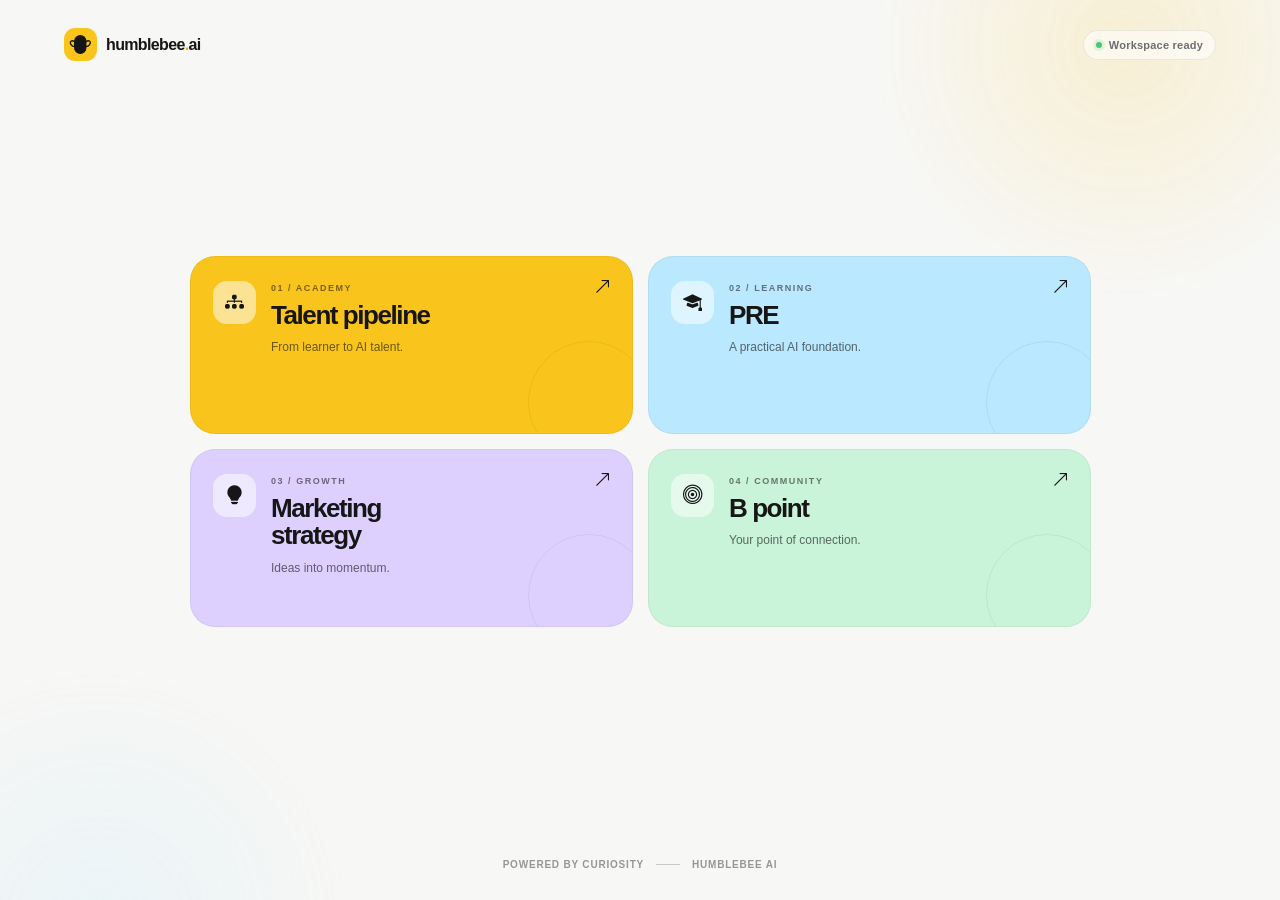
==== index.html @ fb49f5d8 "Initial commit: Humblebee AI landing & explore platform" ====
<!doctype html>
<html lang="en">
  <head>
    <meta charset="UTF-8" />
    <meta name="viewport" content="width=device-width, initial-scale=1.0" />
    <meta name="theme-color" content="#f9c51c" />
    <title>Humblebee AI | Explore</title>
    <link href="https://cdn.jsdelivr.net/npm/bootstrap-icons@1.11.3/font/bootstrap-icons.min.css" rel="stylesheet" />
    <link rel="stylesheet" href="styles.css" />
    <link rel="stylesheet" href="motion.css" />
  </head>
  <body>
    <main class="app-shell">
      <div class="ambient ambient-one"></div>
      <div class="ambient ambient-two"></div>

      <nav class="topbar" aria-label="Main navigation">
        <a class="brand" href="#" aria-label="Humblebee AI home">
          <span class="brand-mark" aria-hidden="true">
            <svg viewBox="0 0 36 36" role="img">
              <path d="M10.3 13.6c0-4.1 3.3-7.4 7.4-7.4s7.4 3.3 7.4 7.4v8.8c0 4.1-3.3 7.4-7.4 7.4s-7.4-3.3-7.4-7.4v-8.8Z" />
              <path class="bee-stripe" d="M11.1 14.9h13.2M10.4 20h14.6M11.1 25.1h13.2" />
              <path class="bee-wing" d="M10.6 14.5C6 11.3 2.9 13.9 5.4 18.2c1.2 2 3.2 2.8 5.4 2.7M24.9 14.5c4.6-3.2 7.7-.6 5.2 3.7-1.2 2-3.2 2.8-5.4 2.7" />
              <path class="bee-eye" d="M15.3 12.8h.1M20 12.8h.1" />
            </svg>
          </span>
          <span>humblebee<span class="brand-dot">.</span>ai</span>
        </a>
        <span class="status-pill"><span class="status-dot"></span>Workspace ready</span>
      </nav>

      <section class="menu-grid" aria-label="Explore Humblebee AI">
        <button class="menu-card card-yellow" data-panel="pipeline" type="button">
          <span class="card-icon"><i class="bi bi-diagram-3-fill"></i></span>
          <span class="card-content">
            <span class="card-kicker">01 / ACADEMY</span>
            <strong>Talent pipeline</strong>
            <span class="card-description">From learner to AI talent.</span>
          </span>
          <span class="arrow"><i class="bi bi-arrow-up-right"></i></span>
        </button>

        <button class="menu-card card-blue" data-panel="preparation" type="button">
          <span class="card-icon"><i class="bi bi-mortarboard-fill"></i></span>
          <span class="card-content">
            <span class="card-kicker">02 / LEARNING</span>
            <strong>PRE</strong>
            <span class="card-description">A practical AI foundation.</span>
          </span>
          <span class="arrow"><i class="bi bi-arrow-up-right"></i></span>
        </button>

        <button class="menu-card card-lilac" data-panel="marketing" type="button">
          <span class="card-icon"><i class="bi bi-lightbulb-fill"></i></span>
          <span class="card-content">
            <span class="card-kicker">03 / GROWTH</span>
            <strong>Marketing strategy</strong>
            <span class="card-description">Ideas into momentum.</span>
          </span>
          <span class="arrow"><i class="bi bi-arrow-up-right"></i></span>
        </button>

        <button class="menu-card card-mint" data-panel="bpoint" type="button">
          <span class="card-icon"><i class="bi bi-bullseye"></i></span>
          <span class="card-content">
            <span class="card-kicker">04 / COMMUNITY</span>
            <strong>B point</strong>
            <span class="card-description">Your point of connection.</span>
          </span>
          <span class="arrow"><i class="bi bi-arrow-up-right"></i></span>
        </button>
      </section>

      <footer class="footer-note">
        <span>Powered by curiosity</span>
        <span class="footer-line"></span>
        <span>Humblebee AI</span>
      </footer>
    </main>


    <script src="script.js"></script>
    <script src="motion.js"></script>
  </body>
</html>
---- styles.css ----
:root {
  --ink: #161616;
  --muted: #6e6e72;
  --yellow: #f9c51c;
  --blue: #b9e8ff;
  --lilac: #ddd0ff;
  --mint: #c9f4d9;
}

* {
  box-sizing: border-box;
}

body {
  min-width: 320px;
  margin: 0;
  color: var(--ink);
  background: #f7f7f5;
  font-family: -apple-system, BlinkMacSystemFont, "SF Pro Display", "Segoe UI", sans-serif;
}

button,
a {
  -webkit-tap-highlight-color: transparent;
}

.app-shell {
  position: relative;
  display: flex;
  min-height: 100vh;
  flex-direction: column;
  overflow: hidden;
  padding: 28px clamp(20px, 5vw, 72px) 30px;
  isolation: isolate;
}

.ambient {
  position: absolute;
  z-index: -1;
  border-radius: 50%;
  filter: blur(1px);
  opacity: .65;
}

.ambient-one {
  top: -220px;
  right: -110px;
  width: 530px;
  height: 530px;
  background: radial-gradient(circle, rgba(249, 197, 28, .24), rgba(249, 197, 28, 0) 68%);
}

.ambient-two {
  bottom: -280px;
  left: -160px;
  width: 520px;
  height: 520px;
  background: radial-gradient(circle, rgba(185, 232, 255, .32), rgba(185, 232, 255, 0) 68%);
}

.topbar {
  display: flex;
  align-items: center;
  justify-content: space-between;
}

.brand {
  display: inline-flex;
  align-items: center;
  gap: 9px;
  color: var(--ink);
  font-size: 16px;
  font-weight: 760;
  letter-spacing: -.04em;
  text-decoration: none;
}

.brand-mark {
  display: grid;
  width: 33px;
  height: 33px;
  place-items: center;
  border-radius: 11px;
  background: var(--yellow);
}

.brand-mark svg {
  width: 27px;
  height: 27px;
  fill: var(--ink);
  stroke: var(--ink);
  stroke-linecap: round;
  stroke-linejoin: round;
  stroke-width: 1.7;
}

.brand-mark .bee-stripe,
.brand-mark .bee-wing {
  fill: none;
}

.brand-mark .bee-eye {
  fill: none;
  stroke-width: 3;
}

.brand-dot {
  color: #e6a900;
}

.status-pill {
  display: inline-flex;
  align-items: center;
  gap: 7px;
  padding: 8px 12px;
  border: 1px solid rgba(22, 22, 22, .08);
  border-radius: 999px;
  color: var(--muted);
  background: rgba(255, 255, 255, .56);
  font-size: 11px;
  font-weight: 650;
  letter-spacing: .02em;
  backdrop-filter: blur(12px);
}

.status-dot {
  width: 6px;
  height: 6px;
  border-radius: 50%;
  background: #47c778;
  box-shadow: 0 0 0 3px rgba(71, 199, 120, .14);
}

.eyebrow,
.card-kicker {
  margin: 0 0 14px;
  color: #8b8b8f;
  font-size: 10px;
  font-weight: 800;
  letter-spacing: .17em;
}

.menu-grid {
  display: grid;
  width: min(100%, 900px);
  grid-template-columns: repeat(2, minmax(0, 1fr));
  align-content: center;
  gap: 15px;
  margin: 0 auto;
  flex: 1;
}

.menu-card {
  position: relative;
  display: flex;
  min-height: 178px;
  align-items: flex-start;
  gap: 15px;
  overflow: hidden;
  padding: 24px 22px;
  border: 1px solid rgba(22, 22, 22, .055);
  border-radius: 25px;
  color: var(--ink);
  text-align: left;
  transition: transform .25s ease, box-shadow .25s ease;
}

.menu-card::after {
  position: absolute;
  right: -18px;
  bottom: -30px;
  width: 120px;
  height: 120px;
  border: 1px solid rgba(22, 22, 22, .09);
  border-radius: 50%;
  content: "";
  opacity: .7;
}

.menu-card:hover,
.menu-card:focus-visible {
  box-shadow: 0 16px 35px rgba(34, 34, 34, .11);
  outline: none;
  transform: translateY(-4px);
}

.menu-card:active {
  transform: translateY(-1px) scale(.99);
}

.card-yellow { background: var(--yellow); }
.card-blue { background: var(--blue); }
.card-lilac { background: var(--lilac); }
.card-mint { background: var(--mint); }

.card-icon,
.modal-icon {
  display: grid;
  flex: 0 0 auto;
  width: 43px;
  height: 43px;
  place-items: center;
  border-radius: 14px;
  color: var(--ink);
  background: rgba(255, 255, 255, .53);
  font-size: 19px;
}

.card-content {
  display: flex;
  flex-direction: column;
  padding-top: 2px;
}

.card-kicker {
  margin-bottom: 9px;
  color: rgba(22, 22, 22, .56);
  font-size: 9px;
}

.card-content strong {
  max-width: 190px;
  font-size: clamp(20px, 2.3vw, 26px);
  font-weight: 760;
  letter-spacing: -.055em;
  line-height: 1.05;
}

.card-description {
  max-width: 230px;
  margin-top: 10px;
  color: rgba(22, 22, 22, .63);
  font-size: 12px;
  line-height: 1.45;
}

.arrow {
  position: absolute;
  top: 21px;
  right: 21px;
  font-size: 17px;
  transition: transform .25s ease;
}

.menu-card:hover .arrow {
  transform: translate(3px, -3px);
}

.footer-note {
  display: flex;
  align-items: center;
  justify-content: center;
  gap: 12px;
  padding-top: 38px;
  color: #969699;
  font-size: 10px;
  font-weight: 650;
  letter-spacing: .08em;
  text-transform: uppercase;
}

.footer-line {
  width: 24px;
  height: 1px;
  background: #c7c7c7;
}

.detail-modal {
  overflow: hidden;
  border: 0;
  border-radius: 27px;
  background: rgba(255, 255, 255, .9);
  box-shadow: 0 28px 70px rgba(0, 0, 0, .17);
  backdrop-filter: blur(20px);
}

.modal-header {
  align-items: flex-start;
  padding: 22px 22px 0;
  border: 0;
}

.modal-body {
  padding: 20px 26px 27px;
}

.modal-body .eyebrow {
  margin-bottom: 10px;
}

.modal-body h2 {
  margin: 0;
  font-size: 34px;
  font-weight: 780;
  letter-spacing: -.07em;
}

.modal-body p:not(.eyebrow) {
  margin: 12px 0 22px;
  color: var(--muted);
  line-height: 1.6;
}

.modal-action {
  display: flex;
  align-items: center;
  justify-content: space-between;
  padding: 14px 16px;
  border-radius: 14px;
  background: #f3f3f1;
  color: #727276;
  font-size: 12px;
  font-weight: 650;
}

.modal-action i {
  color: var(--ink);
  font-size: 17px;
}

@media (max-width: 600px) {
  .app-shell {
    padding: 20px 16px 23px;
  }

  .status-pill {
    padding: 7px 9px;
    font-size: 9px;
  }

  .menu-grid {
    gap: 11px;
  }

  .menu-card {
    min-height: 177px;
    flex-direction: column;
    gap: 14px;
    padding: 17px 15px;
    border-radius: 21px;
  }

  .card-icon {
    width: 37px;
    height: 37px;
    border-radius: 12px;
    font-size: 16px;
  }

  .card-content strong {
    font-size: 19px;
  }

  .card-description {
    font-size: 11px;
  }

  .arrow {
    top: 16px;
    right: 15px;
  }

  .footer-note {
    padding-top: 28px;
    font-size: 8px;
  }
}

@media (prefers-reduced-motion: reduce) {
  .menu-card,
  .arrow {
    transition: none;
  }
}
---- motion.css ----
/* =========================================================
   Windows Phone / Lumia motion

   Timings, angles and easings are taken from Microsoft's own
   Silverlight Toolkit storyboards (Ms-PL), converted to CSS:

     SwivelForwardOut    RotationX 0 -> 90deg, 250ms, ExponentialEase EaseIn Exponent=15
     SwivelForwardIn     RotationX -45 -> 0,   350ms, ExponentialEase EaseOut Exponent=6
     TurnstileForwardOut RotationY 0 -> 50deg, 250ms, EaseIn Exponent=6,
                         CenterOfRotationX = 0 (hinges on the left edge)

   ExponentialEase has no cubic-bezier equivalent, so each curve is
   sampled into a CSS linear() function at 18 steps.
   ========================================================= */
:root {
  /* ExponentialEase EaseOut, Exponent 6 — the Metro arrival curve */
  --wp-ease-out: linear(
    0, 0.2842, 0.4878, 0.6337, 0.7382, 0.8131, 0.8668, 0.9053, 0.9328,
    0.9526, 0.9667, 0.9769, 0.9841, 0.9893, 0.9931, 0.9957, 0.9976, 0.999, 1
  );

  /* ExponentialEase EaseIn, Exponent 6 — turnstile departure */
  --wp-ease-in: linear(
    0, 0.001, 0.0024, 0.0043, 0.0069, 0.0107, 0.0159, 0.0231, 0.0333,
    0.0474, 0.0672, 0.0947, 0.1332, 0.1869, 0.2618, 0.3663, 0.5122, 0.7158, 1
  );

  /* ExponentialEase EaseIn, Exponent 15 — swivel departure: holds, then snaps */
  --wp-ease-in-hard: linear(
    0, 0, 0, 0, 0, 0, 0, 0.0001, 0.0002, 0.0006, 0.0013, 0.0029, 0.0067,
    0.0155, 0.0357, 0.0821, 0.1889, 0.4346, 1
  );

  --wp-out: 250ms;   /* every Metro exit */
  --wp-in: 350ms;    /* every Metro entrance */
}

/* =========================================================
   1. ENTRANCE — SwivelForwardIn
   Content tips up from -45deg. Perspective lives on the container
   so sibling tiles share one vanishing point.
   ========================================================= */
.app-shell,
.board,
.pre-main,
.menu-grid,
.weeks {
  perspective: 1000px;
  perspective-origin: 50% 50%;
}

@keyframes wp-swivel-in {
  from {
    opacity: 0;
    transform: rotateX(-45deg);
  }
  to {
    opacity: 1;
    transform: none;
  }
}

/* Feathered entrance: each item follows the one before it,
   staggered ~50ms as the toolkit does. */
[data-enter] {
  animation: wp-swivel-in var(--wp-in) var(--wp-ease-out) backwards;
  animation-delay: calc(var(--i, 0) * 50ms);
  transform-origin: 50% 50%;
}

/* =========================================================
   2. CONTINUUM — the tapped tile flies forward, the rest turnstile away

   The signature Lumia transition. Three things happen at once:
     - the chosen tile scales toward the viewer and fades out
     - every other tile hinges away on its left edge
     - surrounding chrome swivels down and out
   ========================================================= */

/* the tile the user chose */
@keyframes wp-continuum-hero {
  from {
    opacity: 1;
    transform: scale(1) translateZ(0);
  }
  55% {
    opacity: .9;
  }
  to {
    opacity: 0;
    transform: scale(2.4) translateZ(220px);
  }
}

.wp-continuum-hero {
  position: relative;
  z-index: 30;
  animation: wp-continuum-hero 400ms var(--wp-ease-in-hard) forwards;
  will-change: transform, opacity;
}

/* every other tile — TurnstileForwardOut, hinged on the left edge */
@keyframes wp-turnstile-out {
  from {
    opacity: 1;
    transform: rotateY(0deg);
  }
  96% {
    opacity: 1;
  }
  to {
    opacity: 0;
    transform: rotateY(50deg);
  }
}

.wp-turnstile-out {
  /* CenterOfRotationX = 0 in the toolkit: the hinge is the left edge */
  transform-origin: 0% 50%;
  animation: wp-turnstile-out var(--wp-out) var(--wp-ease-in) forwards;
  animation-delay: calc(var(--j, 0) * 25ms);
  will-change: transform, opacity;
}

/* chrome that is not a tile swivels away — SwivelForwardOut */
@keyframes wp-swivel-out {
  from {
    opacity: 1;
    transform: rotateX(0deg);
  }
  96% {
    opacity: 1;
  }
  to {
    opacity: 0;
    transform: rotateX(90deg);
  }
}

.wp-swivel-out {
  transform-origin: 50% 0%;
  animation: wp-swivel-out var(--wp-out) var(--wp-ease-in-hard) forwards;
  will-change: transform, opacity;
}

/* the page stops accepting input while it leaves */
.wp-leaving {
  pointer-events: none;
}

/* =========================================================
   3. THE TILT — pressing a tile pushes it back from the finger
   ========================================================= */
.menu-card,
.cta-link,
.back-link,
.tool,
.stack-list li {
  transform-origin: center;
  transition:
    transform 140ms var(--wp-ease-out),
    box-shadow 160ms var(--wp-ease-out),
    border-color 160ms linear,
    opacity 160ms linear;
}

.menu-card {
  will-change: transform;
}

.menu-card .arrow {
  transition: transform 160ms var(--wp-ease-out);
}

/* centre press: straight back */
.menu-card:active {
  transform: perspective(700px) scale(.97) translateZ(-10px);
}

/* edge press: the tile pivots away from wherever the finger landed —
   the detail that made Lumia tiles feel like physical objects */
.menu-card[data-press="left"]:active {
  transform: perspective(700px) scale(.98) rotateY(4deg);
}

.menu-card[data-press="right"]:active {
  transform: perspective(700px) scale(.98) rotateY(-4deg);
}

.menu-card[data-press="top"]:active {
  transform: perspective(700px) scale(.98) rotateX(-4deg);
}

.menu-card[data-press="bottom"]:active {
  transform: perspective(700px) scale(.98) rotateX(4deg);
}

.cta-link:active,
.tool:active {
  transform: scale(.96);
}

.back-link:active {
  transform: translateX(-3px) scale(.97);
}

/* =========================================================
   4. FOCUS — a hard rectangle, never a soft glow
   ========================================================= */
.menu-card:focus-visible,
.cta-link:focus-visible,
.back-link:focus-visible,
.tool:focus-visible,
.brand:focus-visible {
  outline: 2px solid currentColor;
  outline-offset: 3px;
}

/* =========================================================
   5. REDUCED MOTION
   ========================================================= */
@media (prefers-reduced-motion: reduce) {
  [data-enter],
  .wp-continuum-hero,
  .wp-turnstile-out,
  .wp-swivel-out {
    animation: none;
    opacity: 1;
    transform: none;
  }

  .menu-card,
  .cta-link,
  .back-link,
  .tool,
  .stack-list li,
  .menu-card .arrow {
    transition: none;
  }

  .menu-card:active,
  .menu-card[data-press]:active,
  .cta-link:active,
  .tool:active,
  .back-link:active {
    transform: none;
  }
}
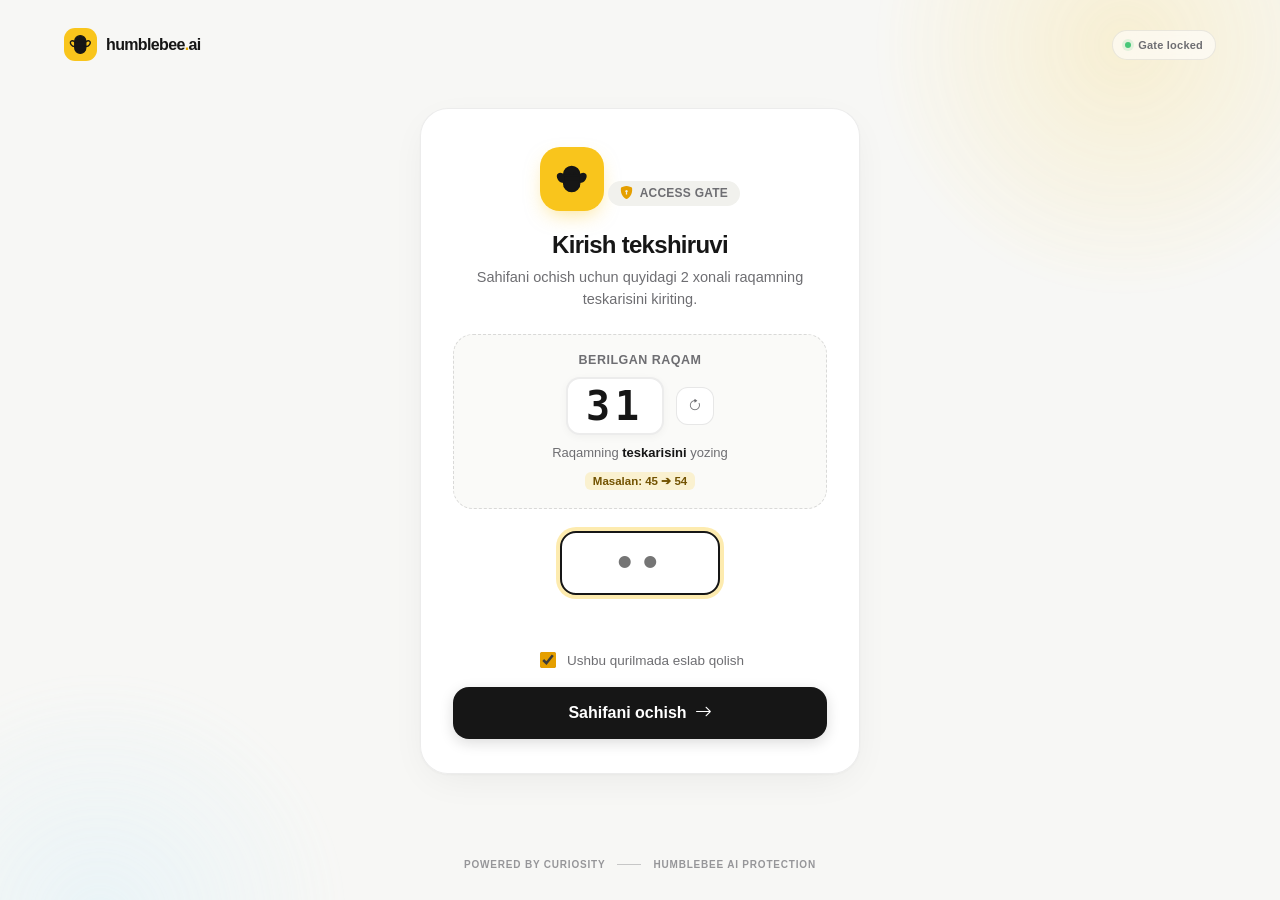
==== commit cdb3ed6e: "feat: add reverse-number access gate and auth protection" ====
--- a/index.html
+++ b/index.html
@@ -8,6 +8,7 @@
     <link href="https://cdn.jsdelivr.net/npm/bootstrap-icons@1.11.3/font/bootstrap-icons.min.css" rel="stylesheet" />
     <link rel="stylesheet" href="styles.css" />
     <link rel="stylesheet" href="motion.css" />
+    <script src="auth.js"></script>
   </head>
   <body>
     <main class="app-shell">
@@ -26,7 +27,12 @@
           </span>
           <span>humblebee<span class="brand-dot">.</span>ai</span>
         </a>
-        <span class="status-pill"><span class="status-dot"></span>Workspace ready</span>
+        <div class="topbar-actions">
+          <span class="status-pill"><span class="status-dot"></span>Workspace ready</span>
+          <button class="logout-btn" onclick="humblebeeLogout()" type="button" title="Qulflash / Chiqish">
+            <i class="bi bi-lock-fill"></i> Chiqish
+          </button>
+        </div>
       </nav>
 
       <section class="menu-grid" aria-label="Explore Humblebee AI">
--- a/styles.css
+++ b/styles.css
@@ -129,6 +129,35 @@
   border-radius: 50%;
   background: #47c778;
   box-shadow: 0 0 0 3px rgba(71, 199, 120, .14);
+}
+
+.topbar-actions {
+  display: flex;
+  align-items: center;
+  gap: 10px;
+}
+
+.logout-btn {
+  display: inline-flex;
+  align-items: center;
+  gap: 6px;
+  padding: 7px 13px;
+  border: 1px solid rgba(22, 22, 22, .08);
+  border-radius: 999px;
+  color: var(--muted);
+  background: rgba(255, 255, 255, .7);
+  font-size: 11px;
+  font-weight: 650;
+  cursor: pointer;
+  transition: all 0.2s ease;
+  backdrop-filter: blur(12px);
+}
+
+.logout-btn:hover {
+  background: #ffffff;
+  color: #d32f2f;
+  border-color: rgba(211, 47, 47, 0.2);
+  transform: translateY(-1px);
 }
 
 .eyebrow,
